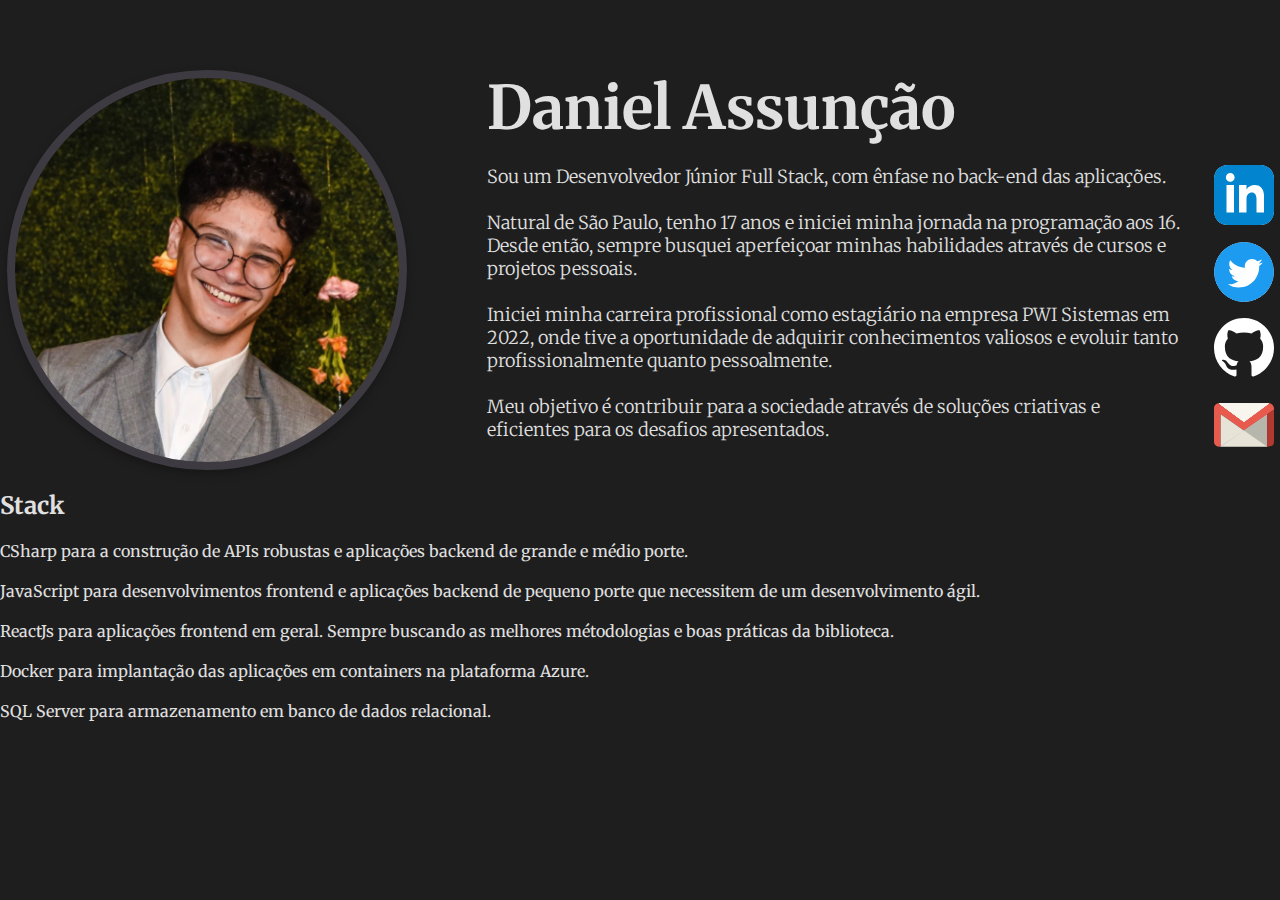
==== src/index.html @ ee034f5d "ok" ====
<!DOCTYPE html>
<html lang="en">
<head>
    <meta charset="UTF-8">
    <meta http-equiv="X-UA-Compatible" content="IE=edge">
    <meta name="viewport" content="width=device-width, initial-scale=1.0">
    <link rel="stylesheet" href="./style.css">
    <title>Daniel Assunção - About Developer</title>
</head>
<body>
    <section class="container-about_developer">
        <div class="container-image_developer">
            <div class="image_developer">
            </div>
        </div>

        <div class="about_developer">
            <h2 class="title">
                Daniel Assunção
            </h2>

            <div class="container_description-contacts">
                <p>
                    Sou um Desenvolvedor Júnior Full Stack, com ênfase no back-end das aplicações. 
                    <br><br>
                    Natural de São Paulo, tenho 17 anos e iniciei minha jornada na programação aos 16. Desde então, sempre busquei aperfeiçoar minhas habilidades através de cursos e projetos pessoais.
                    <br><br>
                    Iniciei minha carreira profissional como estagiário na empresa PWI Sistemas em 2022, onde tive a oportunidade de adquirir conhecimentos valiosos e evoluir tanto profissionalmente quanto pessoalmente. 
                    <br><br>
                    Meu objetivo é contribuir para a sociedade através de soluções criativas e eficientes para os desafios apresentados. 
                </p>

                <div class="contacts">
                    <a href="https://www.linkedin.com/in/daniel-assunção-5037b5222/">
                        <img src="./assets/icons/icon-linkedin.svg" class="icon-linkedin" />
                    </a>
                    <a href="https://twitter.com/danie_html">
                        <img src="./assets/icons/icon-twitter.svg" class="icon-twitter" />
                    </a>
                    <a href="https://github.com/DanielAssuncaoDeveloper">
                        <img src="./assets/icons/icon-github.svg" class="icon-github" />
                    </a>
                    <a href="mailto:danielassuncao.developer@gmail.com">
                        <img  src="./assets/icons/icon-gmail.svg" class="icon-gmail" />
                    </a>
                </div>
            </div>
        </div>
    </section>
    <section class="container-stack">
        <h2 class="title">Stack</h2>
        <div class="container-technologies">
            <div class="skill-csharp">
                <img src="" alt="">
                <p> <span class="title-skil">CSharp</span> para a construção de APIs robustas e aplicações backend de grande e médio porte.</p>
            </div>
            <div class="skill-javascript">
                <img src="" alt="">
                <p> <span class="title-skil">JavaScript</span> para desenvolvimentos frontend e aplicações backend de pequeno porte que necessitem de um desenvolvimento ágil.</p>
            </div>
            <div class="skill-reactjs">
                <img src="" alt="">
                <p> <span class="title-skil">ReactJs</span> para aplicações frontend em geral. Sempre buscando as melhores métodologias e boas práticas da biblioteca. </p>
            </div>
            <div class="skill-docker">
                <img src="" alt="">
                <p> <span class="title-skil">Docker</span> para implantação das aplicações em containers na plataforma Azure.</p>
            </div>
            <div class="skill-sqlserver">
                <img src="" alt="">
                <p> <span class="title-skil">SQL Server</span> para armazenamento em banco de dados relacional.</p>
            </div>
        </div>
    </section>
</body>
</html>
---- src/style.css ----
@import url('https://fonts.googleapis.com/css2?family=Merriweather:wght@400;700&family=Plus+Jakarta+Sans:ital,wght@0,200;0,300;0,400;0,500;1,200;1,300;1,400;1,500&display=swap');

* {
    margin: 0;
    box-sizing: border-box;
}

body {
    background-color: #1E1E1E;
    color: #e0e0e0;
    font-family: 'Merriweather', serif;
}

.container-image_developer {
    margin-right: 80px;
}

.image_developer {
    width: 400px;
    height: 400px;

    border-radius: 100%;
    border: 8px solid #3E3A41;
    filter: drop-shadow(0px 4px 4px rgba(0, 0, 0, 0.25));

    background-image: url("./assets/images/image-developer.jfif");
    background-size: cover;
}


.container-about_developer {
    display: flex;
    justify-content: center;

    padding: 70px 20px 20px 20px;
}


.about_developer {
    max-width: 800px;
    width: 100%;
}

.about_developer h2 {
    font-size: 60px;
    font-weight: 700;

    margin-bottom: 20px;
}


.container_description-contacts {
    display: flex;
}

.container_description-contacts p {
    width: 697px;
    margin-bottom: 18px;

    font-size: 18px;
    font-weight: 300;

    word-wrap: normal;
}


.contacts {
    display: flex;
    flex-direction: column;
    justify-content: space-between;

    margin-left: 30px;
}

.contacts img{
    width: 60px;

    transition: 0.25s;
    transition-property: all;
    cursor: pointer;
}

.contacts img:hover {
    filter: drop-shadow(0px 6px 4px rgba(0, 0, 0, 0.5))  brightness(1.1);
}
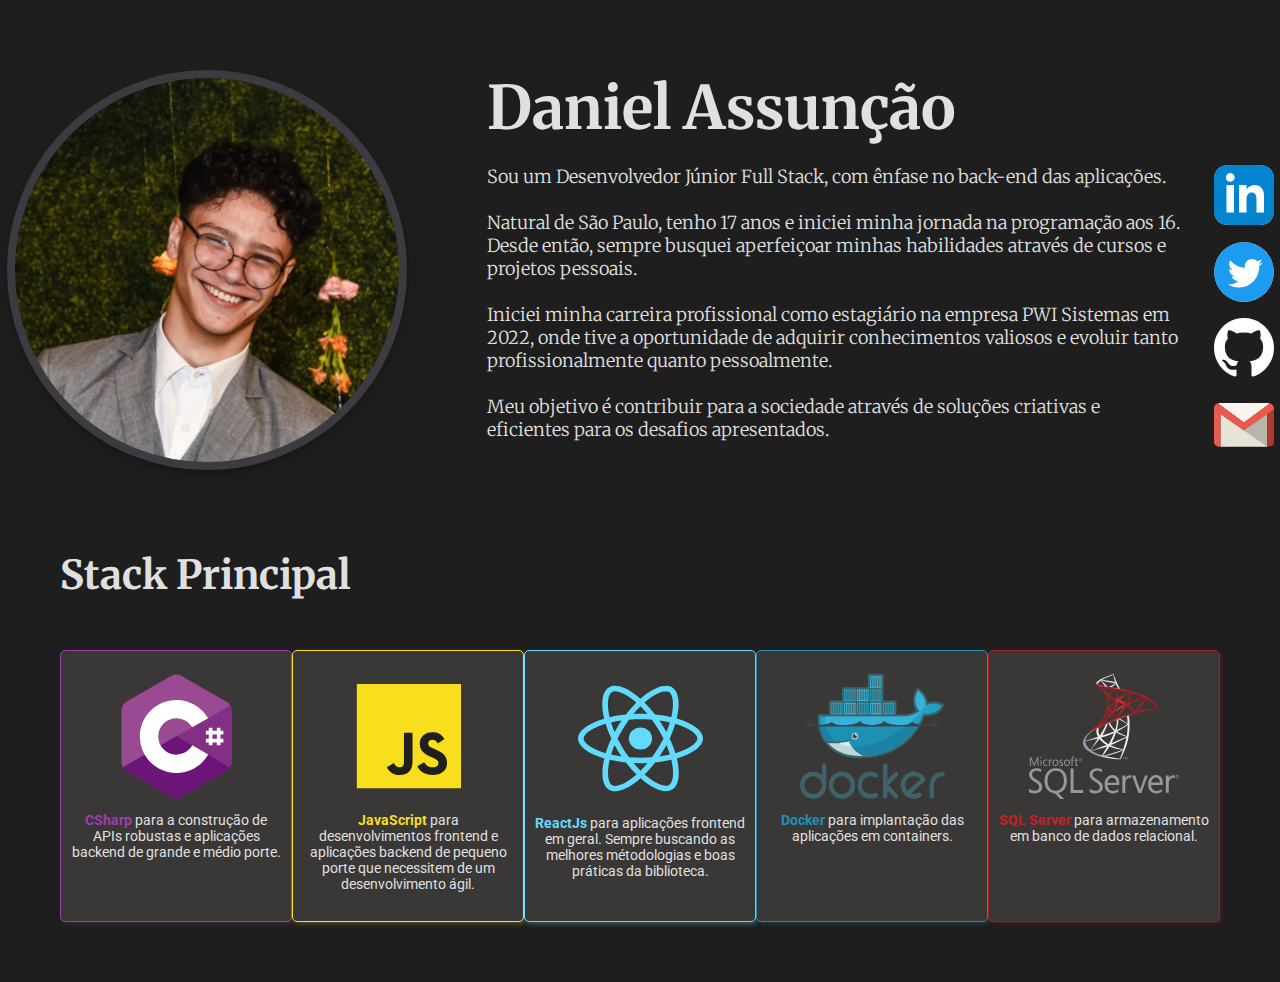
==== commit 03d305f1: "Ok" ====
--- a/src/index.html
+++ b/src/index.html
@@ -48,26 +48,26 @@
         </div>
     </section>
     <section class="container-stack">
-        <h2 class="title">Stack</h2>
+        <h2 class="title">Stack Principal</h2>
         <div class="container-technologies">
             <div class="skill-csharp">
-                <img src="" alt="">
+                <img src="./assets/icons/icon-csharp.svg" alt="">
                 <p> <span class="title-skil">CSharp</span> para a construção de APIs robustas e aplicações backend de grande e médio porte.</p>
             </div>
             <div class="skill-javascript">
-                <img src="" alt="">
+                <img src="./assets/icons/icon-javascript.svg" alt="">
                 <p> <span class="title-skil">JavaScript</span> para desenvolvimentos frontend e aplicações backend de pequeno porte que necessitem de um desenvolvimento ágil.</p>
             </div>
             <div class="skill-reactjs">
-                <img src="" alt="">
+                <img src="./assets/icons/icon-reactjs.svg" alt="">
                 <p> <span class="title-skil">ReactJs</span> para aplicações frontend em geral. Sempre buscando as melhores métodologias e boas práticas da biblioteca. </p>
             </div>
             <div class="skill-docker">
-                <img src="" alt="">
-                <p> <span class="title-skil">Docker</span> para implantação das aplicações em containers na plataforma Azure.</p>
+                <img src="./assets/icons/icon-docker.svg" alt="">
+                <p> <span class="title-skil">Docker</span> para implantação das aplicações em containers.</p>
             </div>
             <div class="skill-sqlserver">
-                <img src="" alt="">
+                <img src="./assets/icons/icon-sqlserver.svg" alt="">
                 <p> <span class="title-skil">SQL Server</span> para armazenamento em banco de dados relacional.</p>
             </div>
         </div>
--- a/src/style.css
+++ b/src/style.css
@@ -1,4 +1,5 @@
 @import url('https://fonts.googleapis.com/css2?family=Merriweather:wght@400;700&family=Plus+Jakarta+Sans:ital,wght@0,200;0,300;0,400;0,500;1,200;1,300;1,400;1,500&display=swap');
+@import url('https://fonts.googleapis.com/css2?family=Roboto:wght@400;700&display=swap');
 
 * {
     margin: 0;
@@ -84,3 +85,96 @@
     filter: drop-shadow(0px 6px 4px rgba(0, 0, 0, 0.5))  brightness(1.1);
 }
 
+
+.container-stack {
+    padding: 60px;
+}
+.container-stack h2 {
+    font-size: 40px;
+}
+
+.container-technologies {
+    display: flex;
+    justify-content: space-evenly;
+
+    margin-top: 50px;
+}
+
+.container-technologies p {
+    font-family: 'Roboto';
+    font-style: normal;
+    font-weight: 400;
+    font-size: 14px;
+    text-align: center;
+
+    height: 86px;
+}
+
+.skill-csharp,
+.skill-javascript,
+.skill-reactjs,
+.skill-docker,
+.skill-sqlserver {
+    width: 220px;
+    height: 250px;
+    padding: 10px;
+
+    background-color: #3A3737;
+    
+    border-radius: 5px;
+    border-style: solid;
+    border-width: 1.2px;
+
+    display: flex;
+    flex-direction: column;
+    align-items: center;
+    justify-content: space-evenly;
+
+    box-sizing: initial;
+}
+
+.skill-csharp {
+    border-color: #9F3DAE;
+    box-shadow: 2px 2px 4px rgba(159, 61, 174, 0.25);
+}
+.skill-csharp span {
+    color: #9F3DAE;
+    font-weight: 700;
+}
+
+.skill-javascript {
+    border-color: #F7DF1E;
+    box-shadow: 2px 2px 4px rgba(247, 223, 30, 0.25);
+}
+.skill-javascript span {
+    color: #F7DF1E;
+    font-weight: 700;
+}
+
+.skill-reactjs {
+    border-color: #61DAFB;
+    box-shadow: 2px 3px 4px rgba(97, 218, 251, 0.25);
+}
+.skill-reactjs span {
+    color: #61DAFB;
+    font-weight: 700;
+}
+
+.skill-docker {
+    border-color: #1D91B4;
+    box-shadow: 2px 2px 4px rgba(29, 145, 180, 0.25);
+}
+.skill-docker span {
+    color: #1D91B4;
+    font-weight: 700;
+}
+
+.skill-sqlserver {
+    border-color: #A91D22;
+    box-shadow: 2px 2px 4px rgba(169, 29, 34, 0.3);
+}
+.skill-sqlserver span {
+    color: #CD1E24;
+    font-weight: 700;
+}
+
